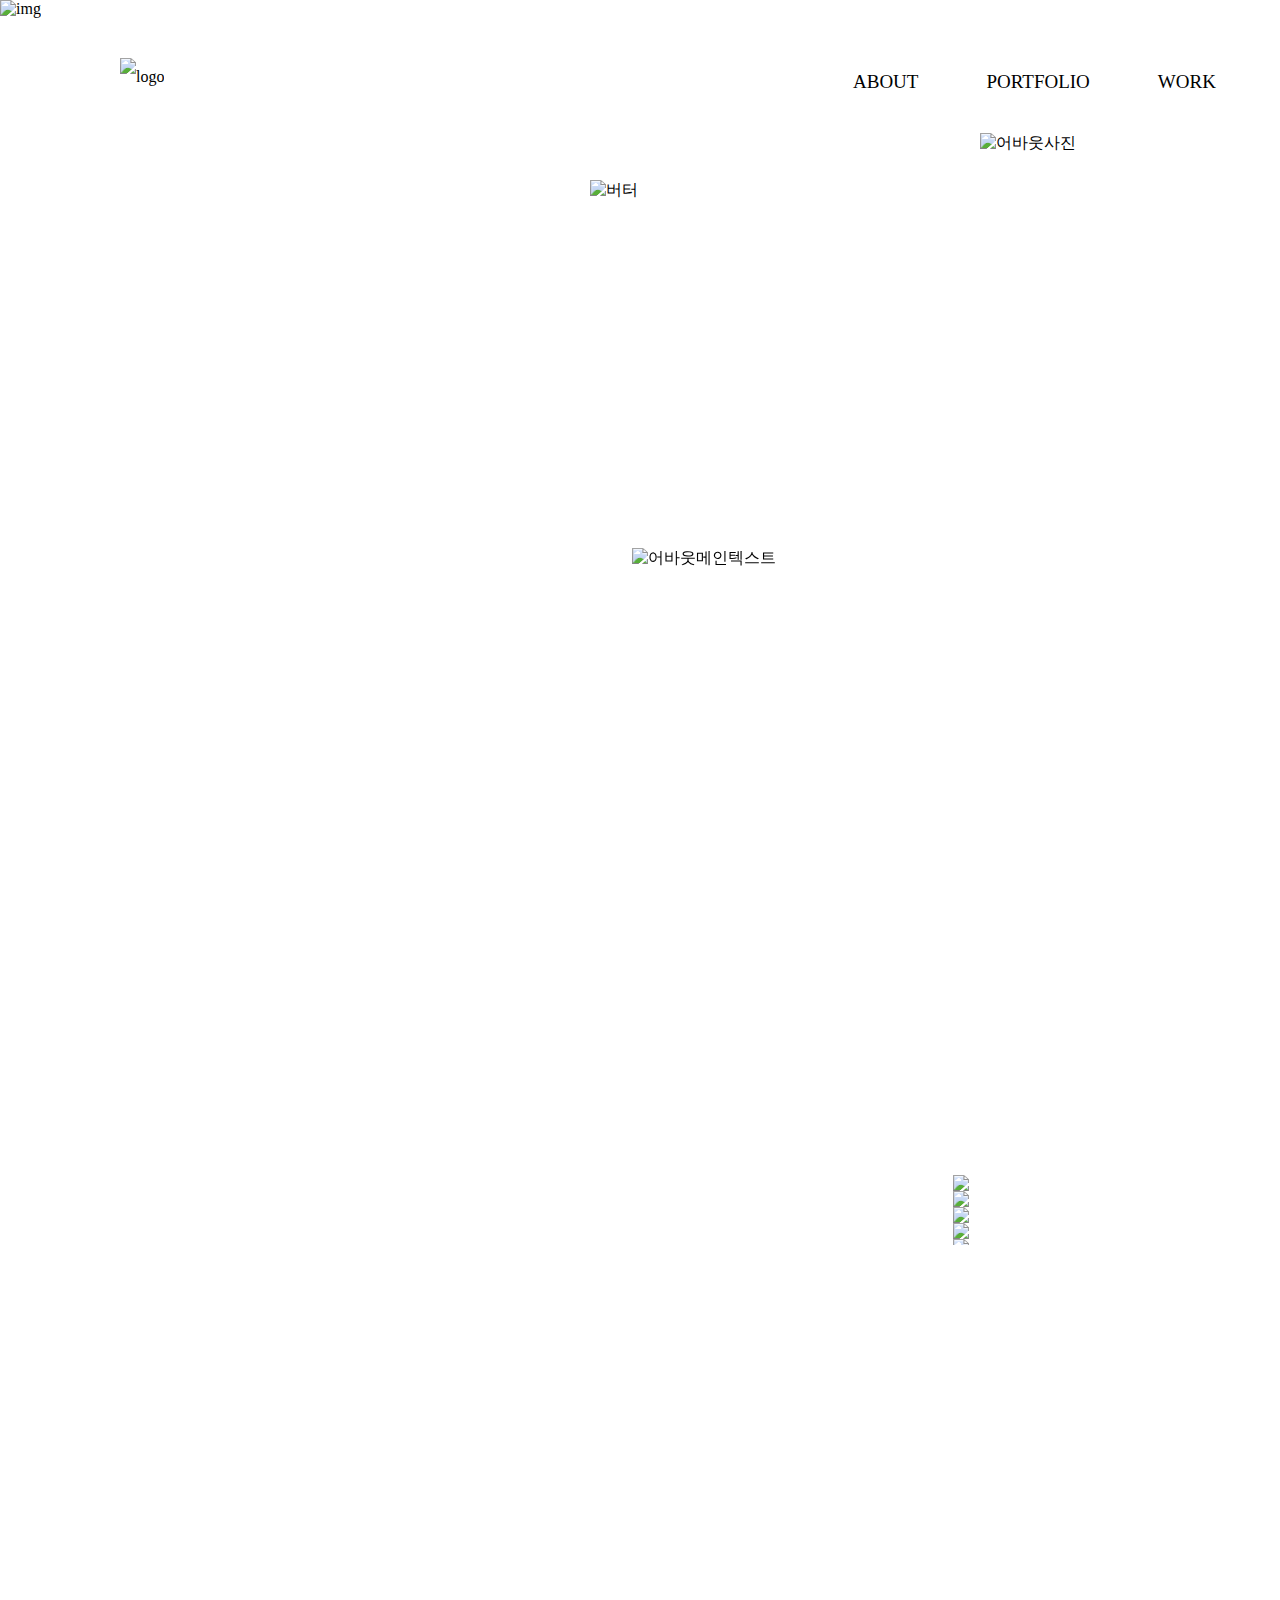
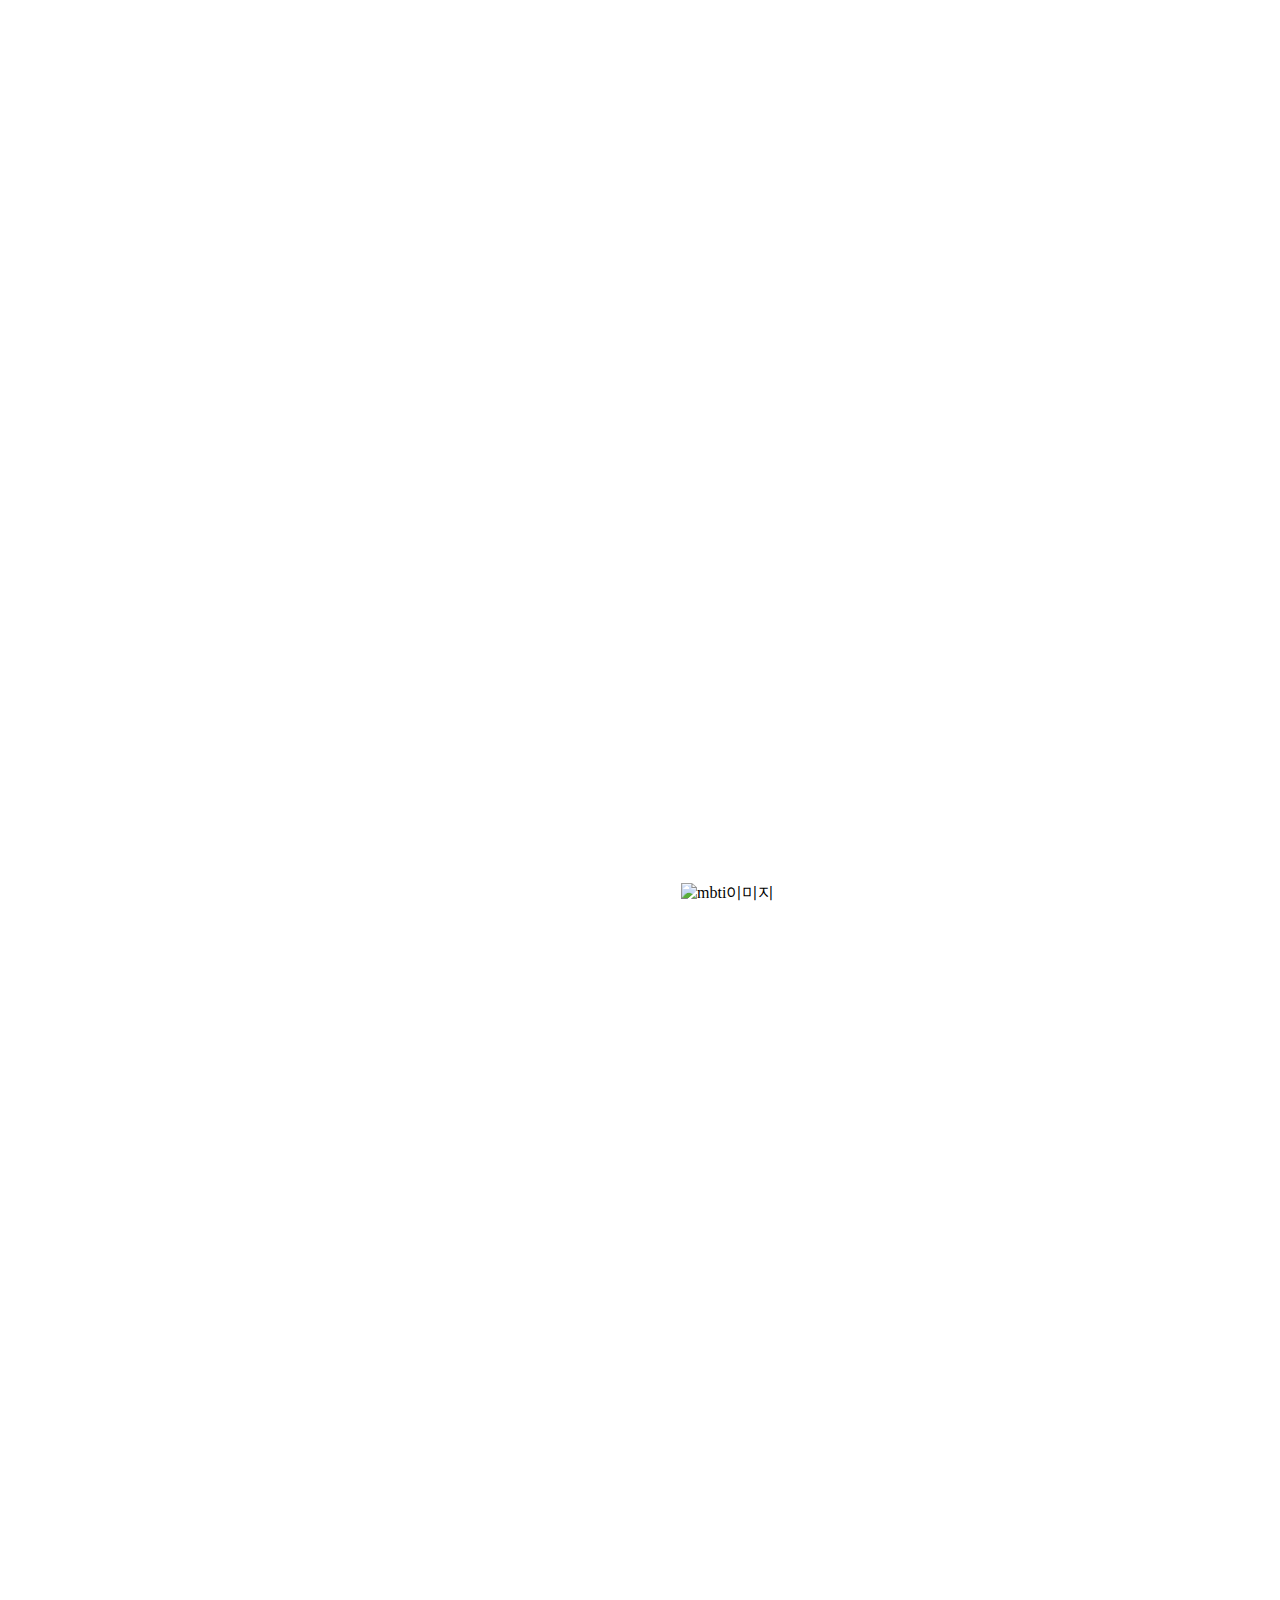
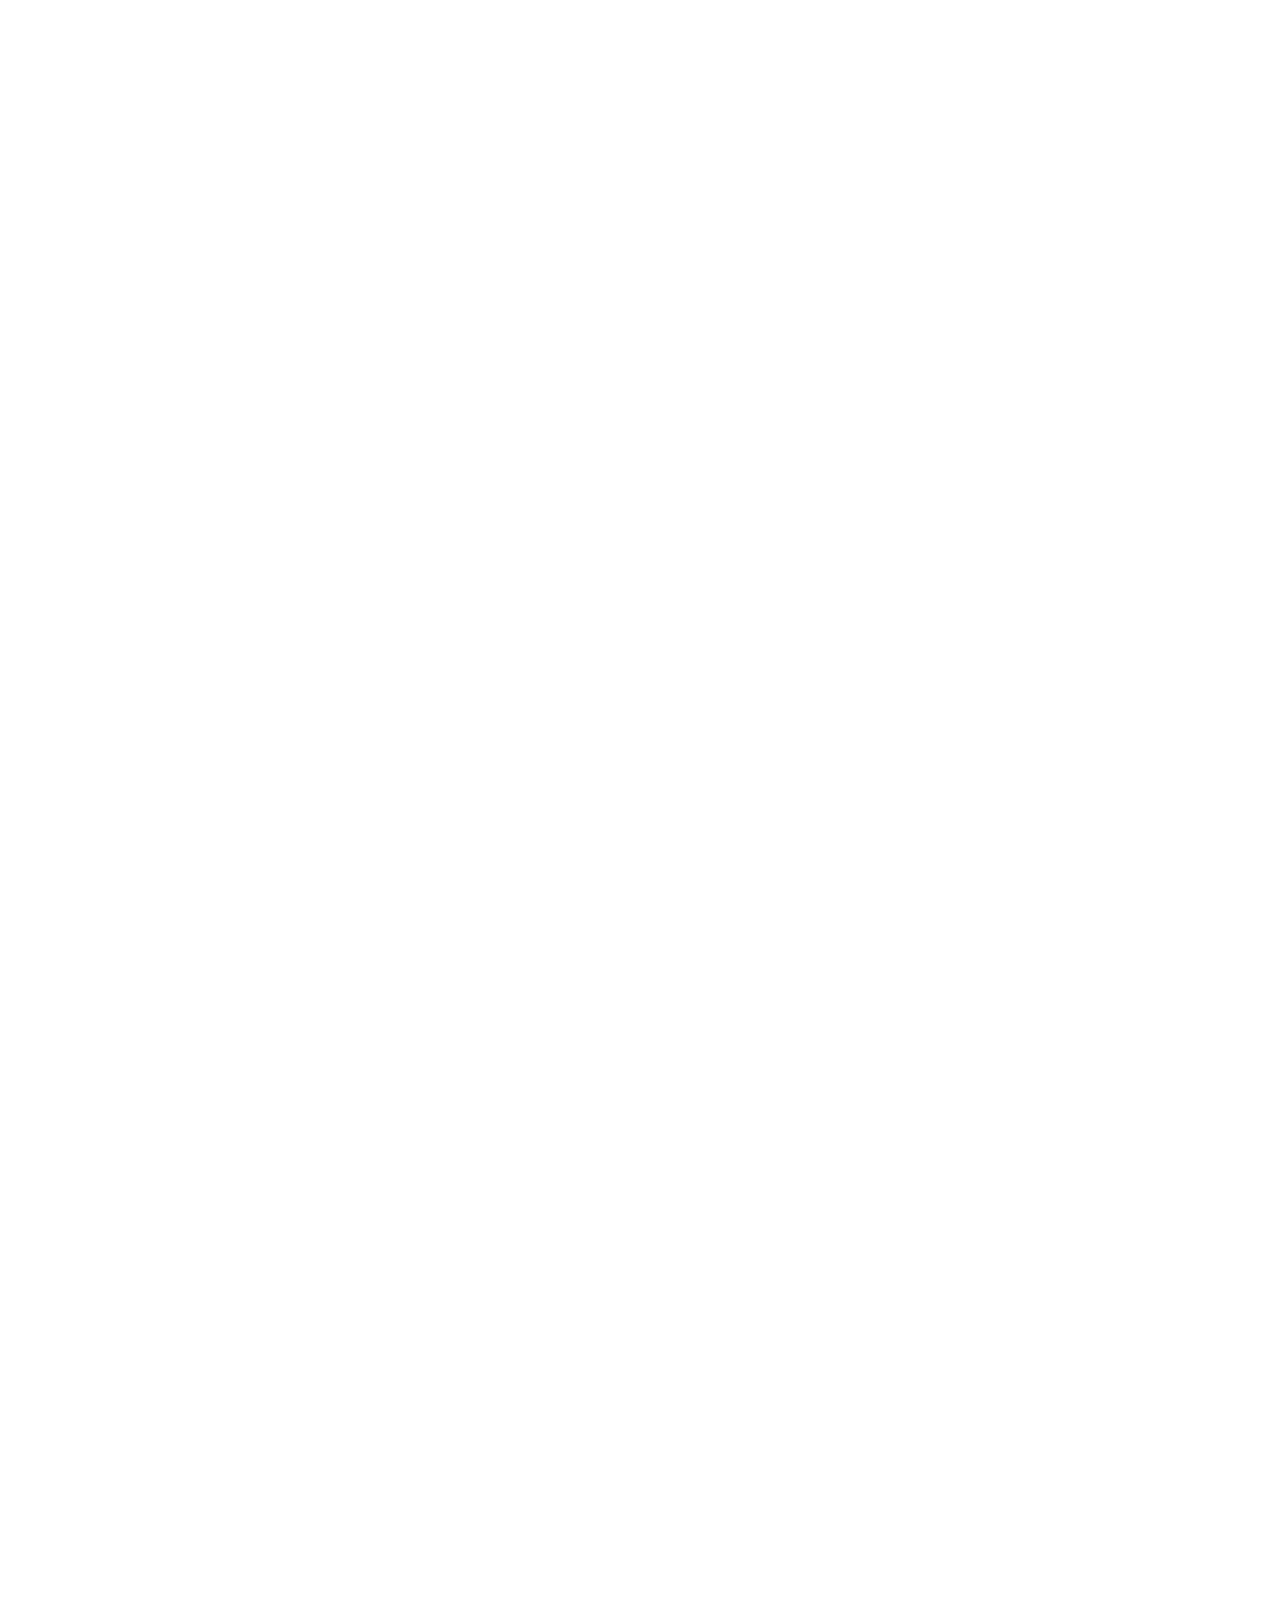
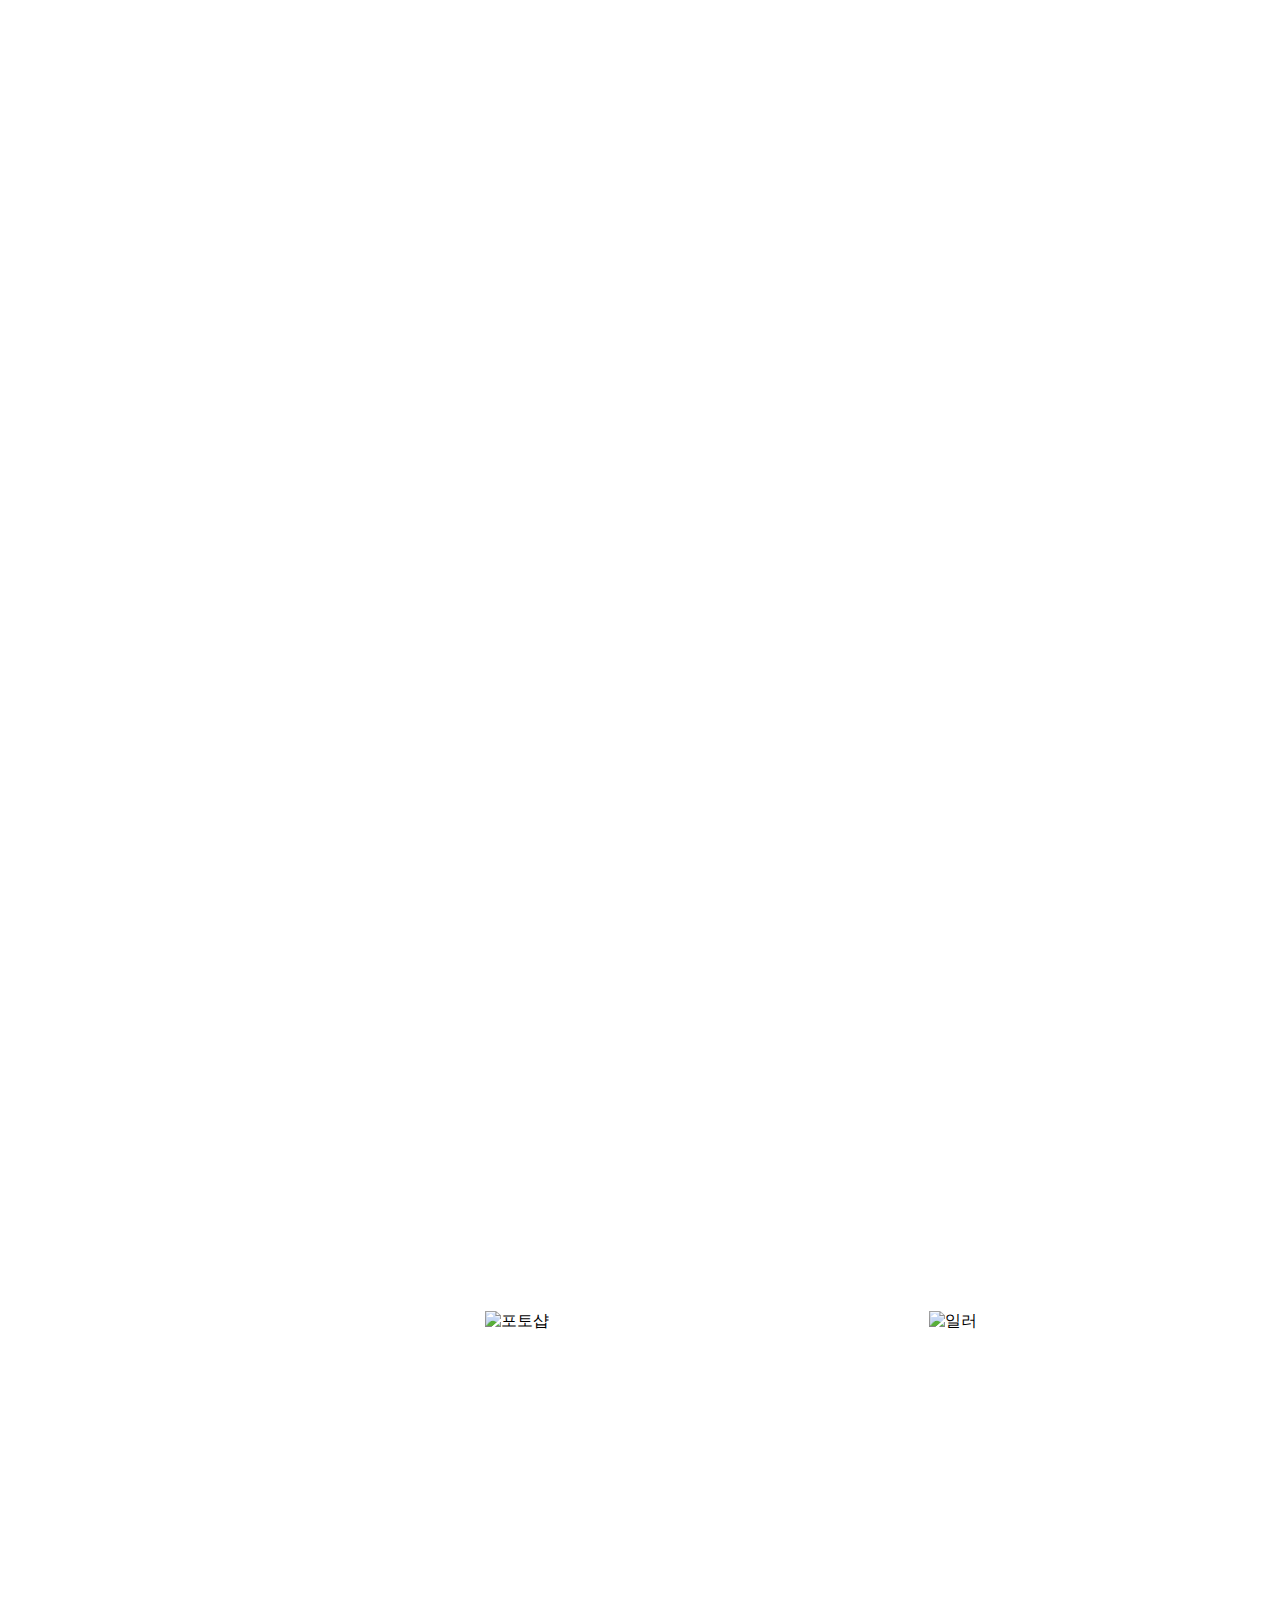
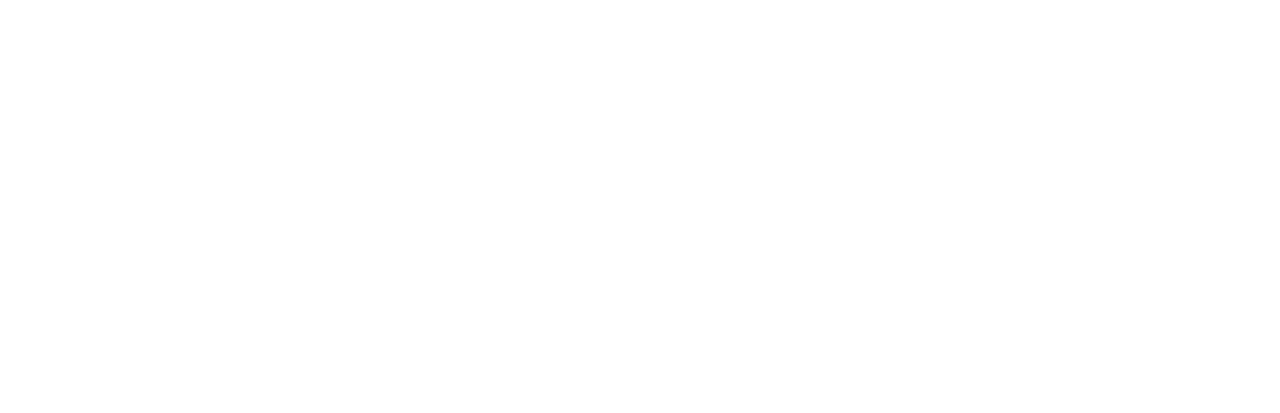
==== about.html @ 011b22e1 "Add files via upload" ====
<!DOCTYPE html>
<html lang="en">
<head>
    <meta charset="UTF-8">
    <meta http-equiv="X-UA-Compatible" content="IE=edge">
    <meta name="viewport" content="width=device-width, initial-scale=1.0">
    <title>ESSENTIAL DESIGNER</title>
    <link rel="stylesheet" href="css/aos.css">
    <link rel="shortcut icon" href="images/logo-2.png" type="image/x-icon">
    <link rel="stylesheet" href="css/about.css">
    <script src="js/jquery-3.6.0.min.js"></script>
    <script src="js/aos.js"></script>
     <script src="js/about.js"></script>
    <script src="//cdn.jsdelivr.net/npm/vivus@latest/dist/vivus.min.js"></script>
    
</head>
<body>
    <script>
       AOS.init();
    </script>
    <section class="main">
        <section class="header">
            <div class="header-wrap">
                <div class="logo">
                    <a href="index.html">
                        <img src="images/butterlogo.png" alt="logo">
                    </a>
                </div>
                <div class="nav">
                    <ul>
                        <li><a href="about.html">ABOUT</a></li>
                        <li><a href="portfolio.html">PORTFOLIO</a></li>
                        <li><a href="work.html">WORK</a></li>
                        <li><a href="experience.html">EXPERIENCE</a></li>
                        <!-- <li><a href="index.html"><img src="images/buttermenu.png" alt="logo"></a></li> -->
                    </ul>
                </div>
            </div>
        </section>

        <div class="content">
            <img src="images/about_back0x.png" alt="img">

            <div class="butter">
                <img src="images/butter.png" alt="버터">
                </div> 

            <div class="box">
                <ul>
                    <li> <img src="images/box1.png" alt="박스1"></li>
                    <li> <img src="images/box2500x.png" alt="박스2"></li>
                    <li> <img src="images/box3500x.png" alt="박스3"></li>
                    <li> <img src="images/box4500x.png" alt="박스4"></li>
                    <li> <img src="images/box5500x.png" alt="박스5"></li>
                    <li> <img src="images/box1.png" alt="박스1"></li>
                    <li> <img src="images/box2500x.png" alt="박스2"></li>
                </ul>
            </div>

            <div class="pic">
                <img src="images/aboutpic0x.png" alt="어바웃사진">
            </div>

            <div class="textbox">
                
            </div>

            <div class="text1" data-aos="fade-left" data-aos-duration="3000"> 
                <img src="images/text1.png" alt="버터텍스트">
            </div>


            <div class="text2"  data-aos="fade-left" data-aos-duration="3000">
                <img src="images/text2.png" alt="발표">
            </div>

            <div class="mbti1">
                <img src="images/mbti_new0x.png" alt="mbti이미지">
            </div>

            <div class="mbti2">
                <img src="images/mbti2.png" alt="mbti분포도"  data-aos="zoom-in" data-aos-duration="3000">
            </div>
            <div class="mbti3">
                <img src="images/mbti_txt.png" alt="mbti텍스트"  data-aos="zoom-in" data-aos-duration="1000">
            </div>

           

            <div class="text3" data-aos="fade-right" data-aos-duration="3000" >
                <img src="images/text3.png" alt="3번째텍스트">
            </div>

            <div class="paper">
                <img src="images/paper.png" alt="상장"  data-aos="zoom-in-down" data-aos-duration="2500">
            </div>

            <div class="certificate">
                <img src="images/certificate.png" alt="증명"  data-aos="fade-right"
                data-aos-offset="300"
                data-aos-easing="ease-in-sine" data-aos-duration="1700">
            </div>

            <div class="activity">
                <img src="images/activity.png" alt="활동"
                data-aos="fade-left"
                data-aos-offset="300"
                data-aos-easing="ease-in-sine" data-aos-duration="1700">
            </div>
            <div class="skill-wrap">
                <div class="psd">
                    <img src="images/ps500x.png" alt="포토샵">
                    <div class="desc">
                        <h3>PHOTOSHOP</h3>
                        <p>사진 보정ㆍ합성ㆍ편집이 가능하며<br>다양한 필터 및 효과를 활용한<br>작업이 가능합니다.
                        
                        </p>
                    </div>
                </div>
    
                <div class="ai">
                    <img src="images/ai500x.png" alt="일러">
                    <div class="desc">
                        <h3>ILLUSTRATOR</h3>
                        <p>툴을 이용하여 아이콘 및 로고제작이<br>가능하며 다양한 패턴제작 및<br>드로잉이 가능합니다.</p>
                    </div>
                </div>
                
                <div class="visual">
                    <img src="images/vi500x.png" alt="코딩">
                    <div class="desc">
                        <h3>VISUAL STUDIO</h3>
                        <p>HTML의 기본구조를 이해하고 있으며<br>CSS,JavaScript를 사용한 간단한<br>동적 요소 구현이 가능합니다.</p>
                    </div>
                </div>
            </div>

            <div class="btn">
                <a href="portfolio.html"></a>
            </div> 

            <div class="check">
                <img src="images/checkbtn.png" alt="체크버튼"  data-aos="zoom-in" data-aos-duration="2100">
            </div>
            <div class="check2">
                <img src="images/checkbtn.png" alt="체크버튼" data-aos="zoom-in" data-aos-duration="2100">
            </div>

            <div class="maintxt">
                <img src="images/about_main_txt0x.png" alt="어바웃메인텍스트" data-aos="fade-left" data-aos-duration="3000">
            </div>



            <svg width="180.8" height="71.201" viewBox="0 0 180.8 71.201" xmlns="http://www.w3.org/2000/svg">
                <g id="svgGroup" stroke-linecap="round" fill-rule="evenodd" font-size="9pt" stroke="#000" stroke-width="0.25mm" fill="none" style="stroke:#000;stroke-width:0.25mm;fill:none">
                    <path d="M 34 39.8 L 0 39.8 L 0 31.6 L 34 31.6 L 34 39.8 Z" id="0" vector-effect="non-scaling-stroke"/>
                    <path d="M 65 70 L 56 70 L 56 0 L 69.3 0 L 88.7 44.3 L 107.8 0 L 121.4 0 L 121.4 70 L 111.9 70 L 111.9 12.1 L 93.2 54.2 L 83.8 54.2 L 65 12.1 L 65 70 Z" id="1" vector-effect="non-scaling-stroke"/>
                    <path d="M 180.5 47.7 L 144.1 47.7 A 24.088 24.088 0 0 0 145.239 52.725 Q 146.575 56.538 149.2 59.1 Q 153.4 63.2 160.3 63.2 Q 164.8 63.2 168.4 62.25 Q 172 61.3 175.3 59.8 L 177.4 67.5 A 40.77 40.77 0 0 1 173.065 69.126 A 51.863 51.863 0 0 1 169.3 70.15 A 38.914 38.914 0 0 1 164.208 70.969 A 52.025 52.025 0 0 1 159.2 71.2 A 28.318 28.318 0 0 1 151.454 70.195 A 21.108 21.108 0 0 1 141.45 64.05 A 23.521 23.521 0 0 1 136.245 54.51 Q 134.9 49.845 134.9 44 A 35.359 35.359 0 0 1 135.733 36.178 A 28.84 28.84 0 0 1 137.85 30.05 A 24.642 24.642 0 0 1 142.866 22.968 A 22.887 22.887 0 0 1 146.1 20.35 A 21.048 21.048 0 0 1 156.359 16.878 A 26.205 26.205 0 0 1 158.4 16.8 Q 165.9 16.8 170.85 20.05 Q 175.8 23.3 178.3 28.8 A 28.185 28.185 0 0 1 180.726 38.664 A 33.434 33.434 0 0 1 180.8 40.9 A 75.204 75.204 0 0 1 180.509 47.597 A 69.426 69.426 0 0 1 180.5 47.7 Z M 144 40.4 L 172.5 40.4 A 24.355 24.355 0 0 0 172.096 35.815 Q 171.6 33.231 170.496 31.207 A 12.422 12.422 0 0 0 168.7 28.7 A 12.488 12.488 0 0 0 161.739 24.924 A 18.395 18.395 0 0 0 158.2 24.6 A 13.58 13.58 0 0 0 153.088 25.535 A 12.524 12.524 0 0 0 148.6 28.65 Q 144.8 32.7 144 40.4 Z" id="2" vector-effect="non-scaling-stroke"/>
                </g>
            </svg>
        </div>

       
</body>
</html>



<!-- #item1{
    url("../images/main.png");
    background-size:100% 100%;
    background-position:center;
} -->

<!-- 이미지하이퍼링크 -->
<!-- <div class="logo">
    <a href="index.html">
        <img src="images/butterlogo.png" alt="logo">
    </a> -->
---- css/about.css ----
@charset "utf-8";
*{margin: 0; padding: 0; font-family: NanumSquare;}
ul{list-style: none;}
a{text-decoration: none; color: #000;}

@import url('https://cdn.rawgit.com/moonspam/NanumSquare/master/nanumsquare.css');

.main{ width: 100%; height: 960px;
    position: relative;
}

.header{
    width: 100%;
    height: 37.5px;
    position: absolute; z-index: 9; top: 37.5px;
}

/* 헤더 */
.header .header-wrap{
    width: 1400px;
    height: 100%;
    margin: 0 auto;
    line-height: 37.5px;}

/* 로고 */
.header .header-wrap .logo{float: left; height: 60px; margin-left: 120px; margin-top: 20px; }
.header .header-wrap .logo img{width: 100%; height: 100%;}

/* 네비 */

.header .header-wrap .nav{float: right;  margin-top: 25px; }
.header .header-wrap .nav ul li{float: left; margin-left: 68px;}

.header .header-wrap .nav ul li a{color: rgb(0, 0, 0); font-size: 19px; position: relative; }

    .header .header-wrap .nav ul li a::after{content:"";
        position: absolute; background: url("../images/about_drop1.png"); width: 81px; height: 35px; display: block; top: 0;transition: 0.5s; opacity: 0; left: -11.5px;}
        .header .header-wrap .nav ul li:nth-child(2) a::after{background-image: url("../images/about_drop20x.png"); width: 120px; height: 34px; display: block; top: 0;transition: 0.5s; opacity: 0;}
        .header .header-wrap .nav ul li:nth-child(3) a::after{background-image: url("../images/about_drop30x.png");width: 78px; height: 34px; display: block; top: 0;transition: 0.5s; opacity: 0}
        .header .header-wrap .nav ul li:nth-child(4) a::after{background-image: url("../images/about_drop40x.png");width: 130px; height: 34px; display: block; top: 0;transition: 0.5s; opacity: 0}
       
        .header .header-wrap .nav ul li:hover a::after{top: 10px; opacity: 1; z-index: -1;}
    .content{
        width: 100%;
        position: relative;
    }
    .content img{width: 100%;} 
    .content svg{position: absolute; top: 5.5%; left: 28%;}
    
   /* Google chrome */
   @-webkit-keyframes svg-text-anim {
    40% {
       stroke-dashoffset: 0;
       fill: transparent;
     }
     60% {
       stroke-dashoffset: 0;
       fill: #ffbd00;
     }
     100% {
       stroke-dashoffset: 0;
       fill: #ffbd00;
     }
     
 }
 /* Most browsers */
 @keyframes svg-text-anim {
    40% {
       stroke-dashoffset: 0;
       fill: transparent;
     }
     60% {
       stroke-dashoffset: 0;
       fill: #ffbd00;
     }
     100% {
       stroke-dashoffset: 0;
       fill: #ffbd00;
     }
     
 }


.butter{width: 670px; position: absolute; right:20px; top: 180px;  animation: butterani 3s infinite;}
/* @keyframes butterani{
    0%{transform: rotate(0);}
    10%{transform: rotate(0.1deg);}
    20%{transform: rotate(0.2deg);}
    30%{transform: rotate(0.1deg);}
    40%{transform: rotate(0deg);}
    50%{transform: rotate(-1deg);}
    60%{transform: rotate(-2deg);}
    70%{transform: rotate();}
    80%{transform: rotate(0g);}
    90%{transform: rotate(0);}
    100%{transform: rotate(0);}
} */
/* animation 1  */

@keyframes butterani {
    0% {
      transform: rotate(0deg);
    }
  
    25% {
      transform: rotate(-4deg);
    }
  
    50% {
      transform: rotate(4deg);
    }
    
    75% {
      transform: rotate(-4deg);
    }
  
    100% {
      transform: rotate(0deg);
    }
  }
  
  
  .container {
    display: flex;
    justify-content: center;
  }
  
  .ani-button {
    padding: 15px;
    background-color: cadetblue;
    color: white;
    border: none;
    border-radius: 50px;
  }
  
  .ani-button:hover {
    animation-name: butterani;
    animation-duration: 2s;
  }
.pic{
    width: 491px; position: absolute; left:980px; top: 133px;
}

.box{
    width: 573.35px; height: 70px; position: absolute; left:953px; top: 1175px;
    overflow: hidden;
    font-size: 0;
}
.box ul{
    animation: scroll 5s infinite;
    height: 100%;
    
}
@keyframes scroll {
    0%{transform: translateY(0)}
    10%{transform: translateY(0);}
    20%{transform: translateY(-70px);}
    30%{transform: translateY(-70px);}
    40%{transform: translateY(-140px);}
    50%{transform: translateY(-140px);}
    60%{transform: translateY(-210px);}
    70%{transform: translateY(-210px);}
    80%{transform: translateY(-280px);}
    90%{transform: translateY(-280px);}
    100%{transform: translateY( -350px);}
}

.text1{
    width: 858px;  position: absolute; left:882px; top: 1622px;
}

.text2{
    width: 750px;  position: absolute; left:920px; top: 2059px;
}

.text3{
    width: 680px; position: absolute; left:310px; top: 3090px;
}

.mbti1{
    width: 556px; height: 69.822px; position: absolute; left:681px; top: 2483px; z-index: 1;
}
.mbti2{
    width: 288px; height: 69.822px; position: absolute; left:842px; top: 2565px;
}
.mbti3{
    width: 470px; position: absolute; left:740px; top: 2620px; z-index: 1;
}

.paper{
    width: 1320px; height: 69.822px; position: absolute; left:300px; top: 4300px;
}

.certificate{
    width: 492px; height: 69.822px; position: absolute; left:300px; top: 5160px;
}
.activity{
    width: 657px; height: 69.822px; position: absolute; right:300px; top: 5160px;
}

.skill-wrap{
    width: 1308px;
    display: flex;
    position: absolute; left:299px; top: 5882px;
    justify-content: start;
    text-align: center;


    
}
.skill-wrap > div{
    flex-basis: 33.3333%;
    padding-top: 229px;
    /* 위치 맞추기 top */
    padding-bottom: 145px;
}
.skill-wrap > div img{width: 132px; height: 132px;}
.skill-wrap > div .desc{transition: 0.5s; opacity: 0; margin-top: 100px;}
.skill-wrap > div .desc h3{margin: 20px 0;}
.skill-wrap > div .desc p{line-height: 25px;}
.skill-wrap > div:hover{background-color: rgba(223,189,80,0.62);}
.skill-wrap > div:hover .desc{opacity: 1; margin-top: 0;}
/* 
.psd{
    width: 132px; height: 69.822px; position: absolute; left:448px; top: 6130px;
}



.psd:hover{
    position: absolute; background: url("../images/yellowcover.png"); background-size: cover; 
    background-position: center;}


.ai{
    width: 132px; height: 69.822px; position: absolute; left:890px; top: 6130px;
}

.visual{
    width: 132px; height: 69.822px; position: absolute; right:448px; top: 6130px;
} */


.btn>a{
    width: 60px; height: 60px; position: absolute; right:1040px; top: 6753px;
    background: no-repeat url("../images/black0x.png"); 
    background-size: cover; 
    background-position: center;
    transition: 0.3s;
}
.btn a:hover{
    background: url("../images/yellow0x.png"); 
    background-size: cover; 
    background-position: center;
} 

.check{
    width: 29px; height: 69.822px; position: absolute; left:1365px; top: 4045px;
}

.check2{
    width: 29px; height: 69.822px; position: absolute; left:1442px; top: 4178px;
}

.maintxt{
    width: 358px; height: 100px; position: absolute; left:632px; top: 548px;
}
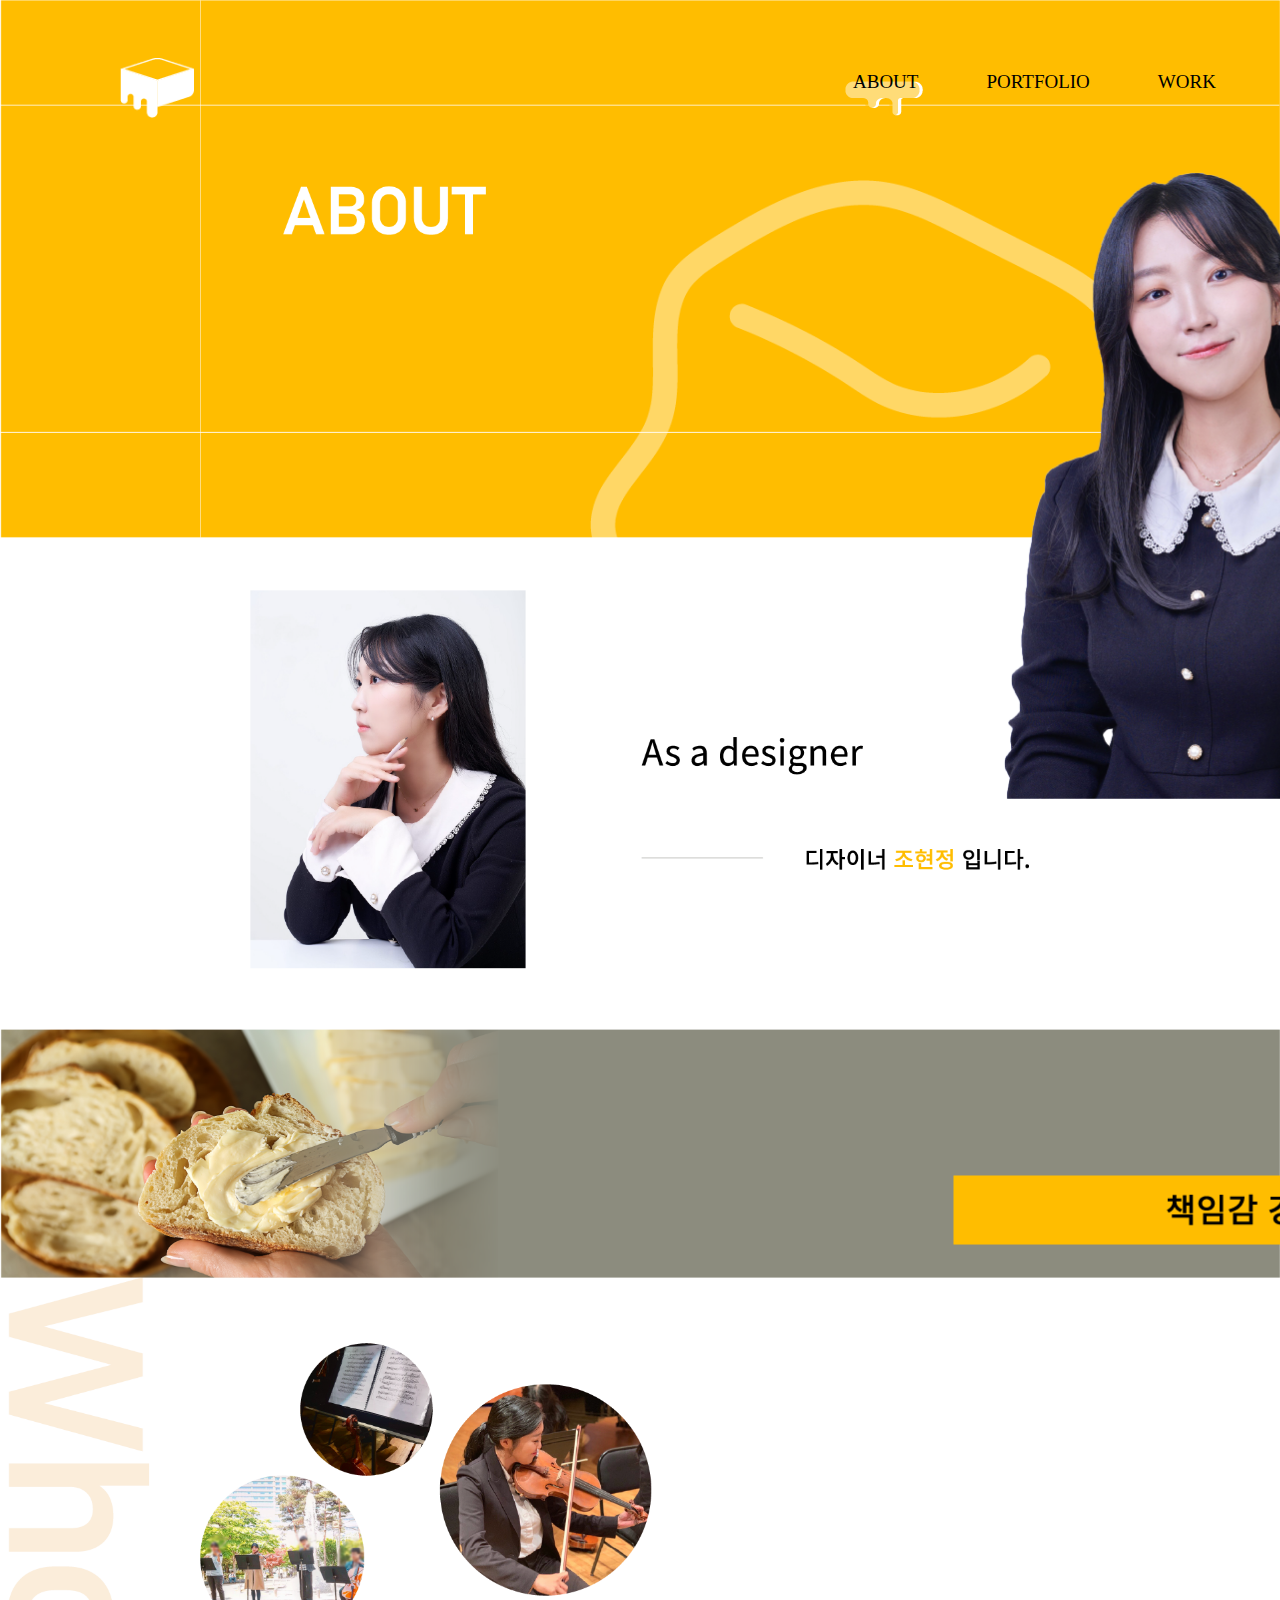
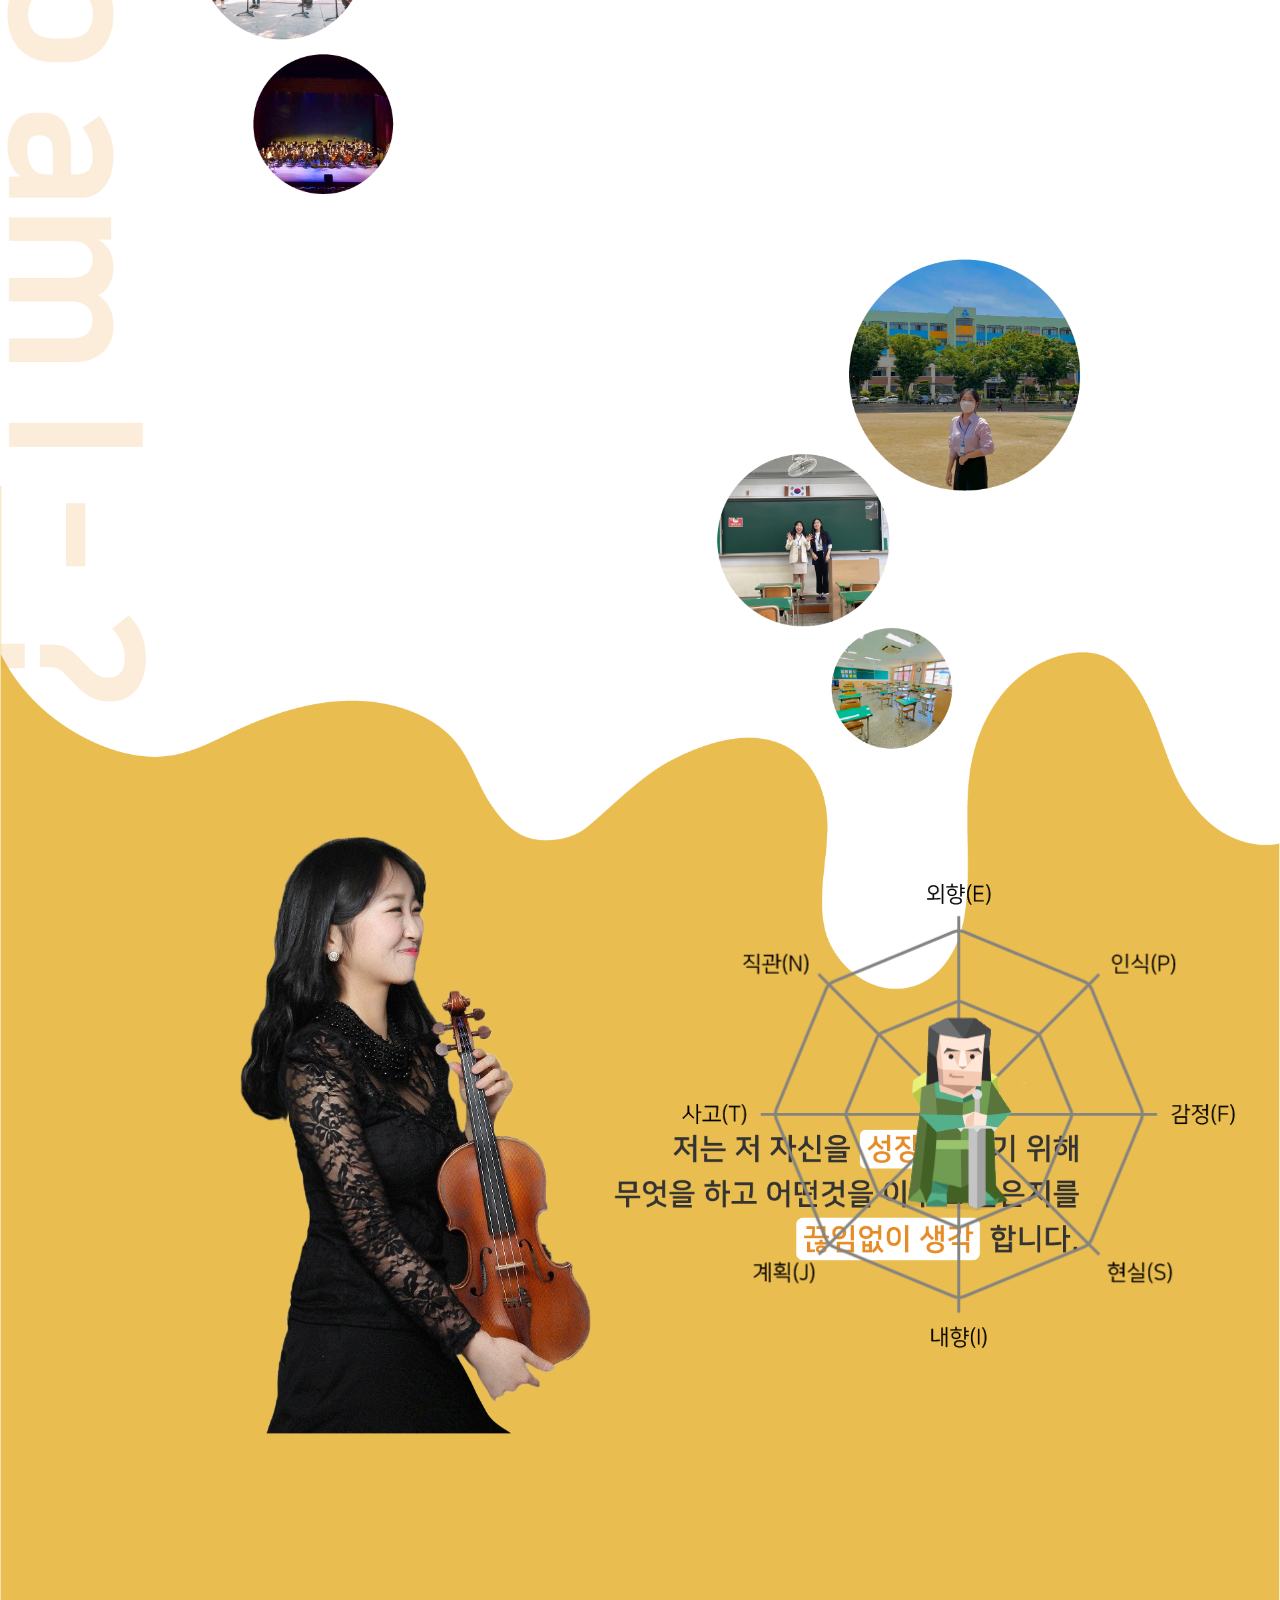
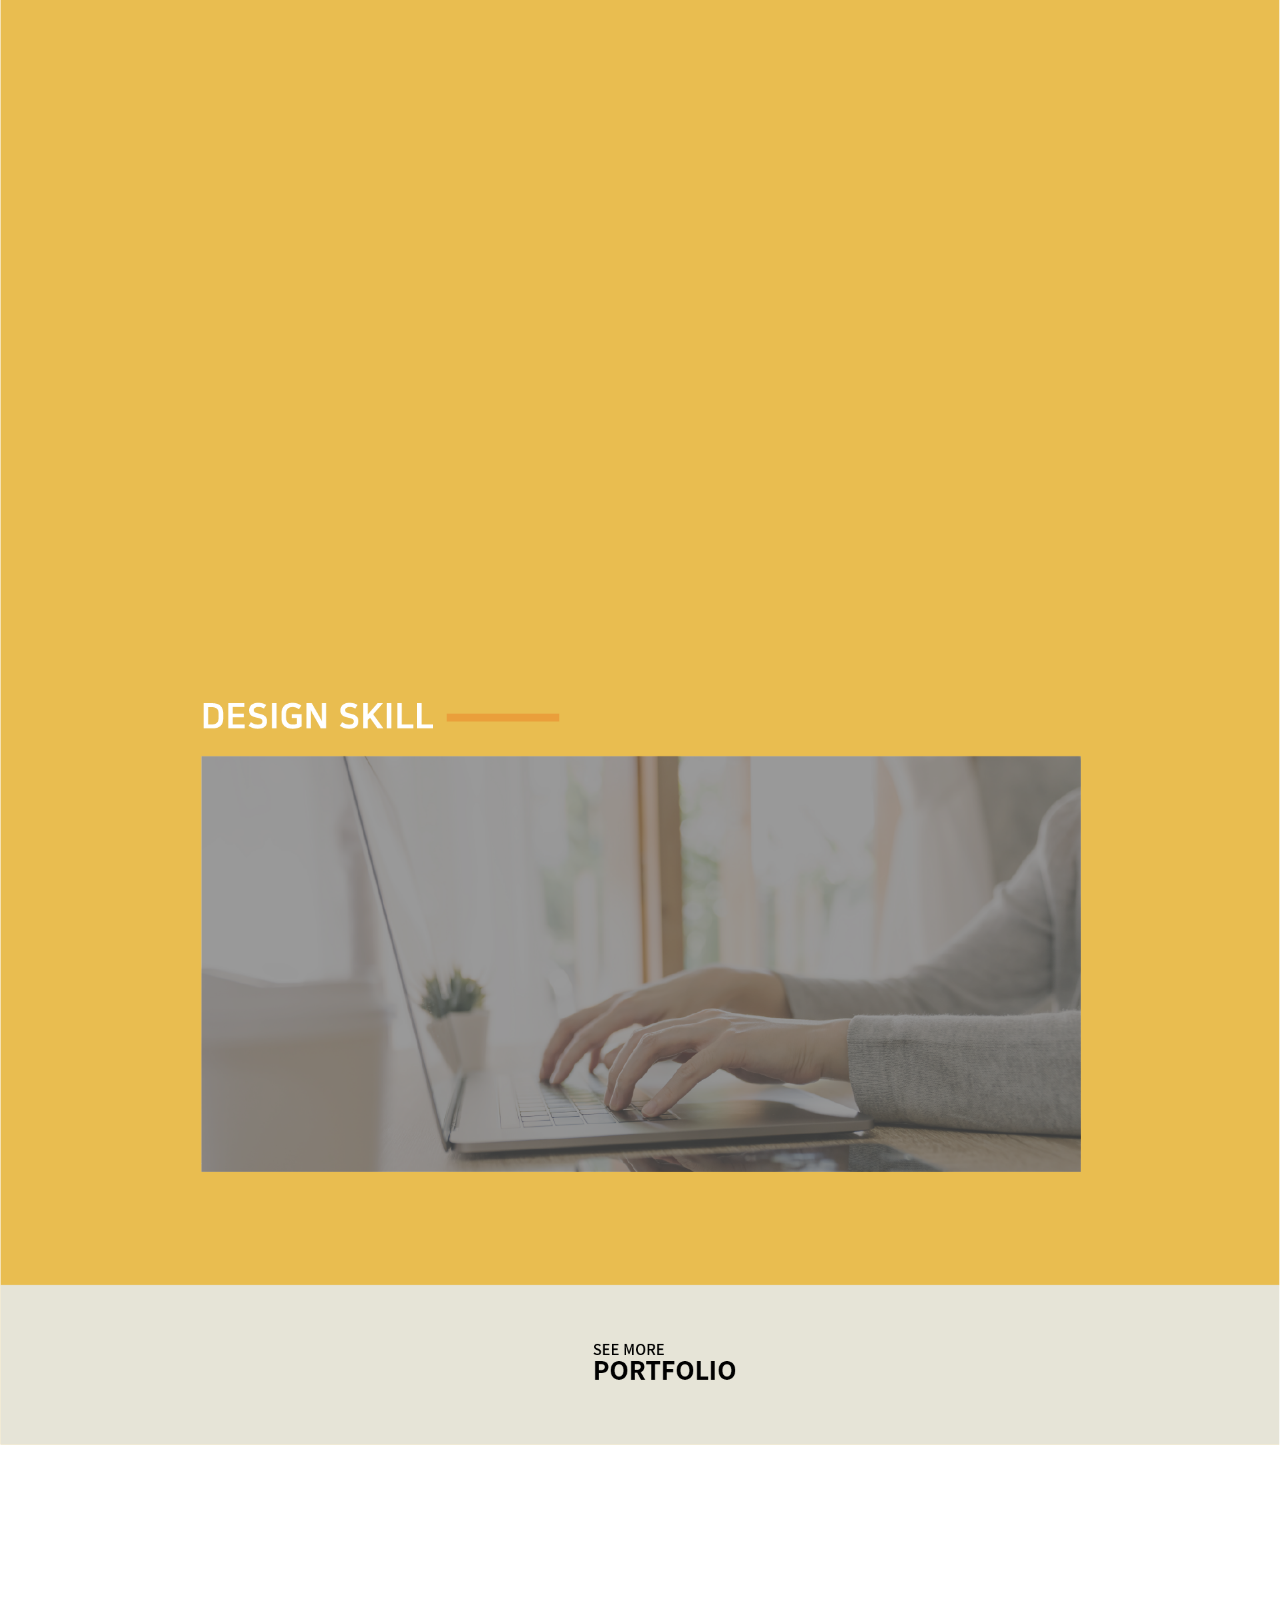
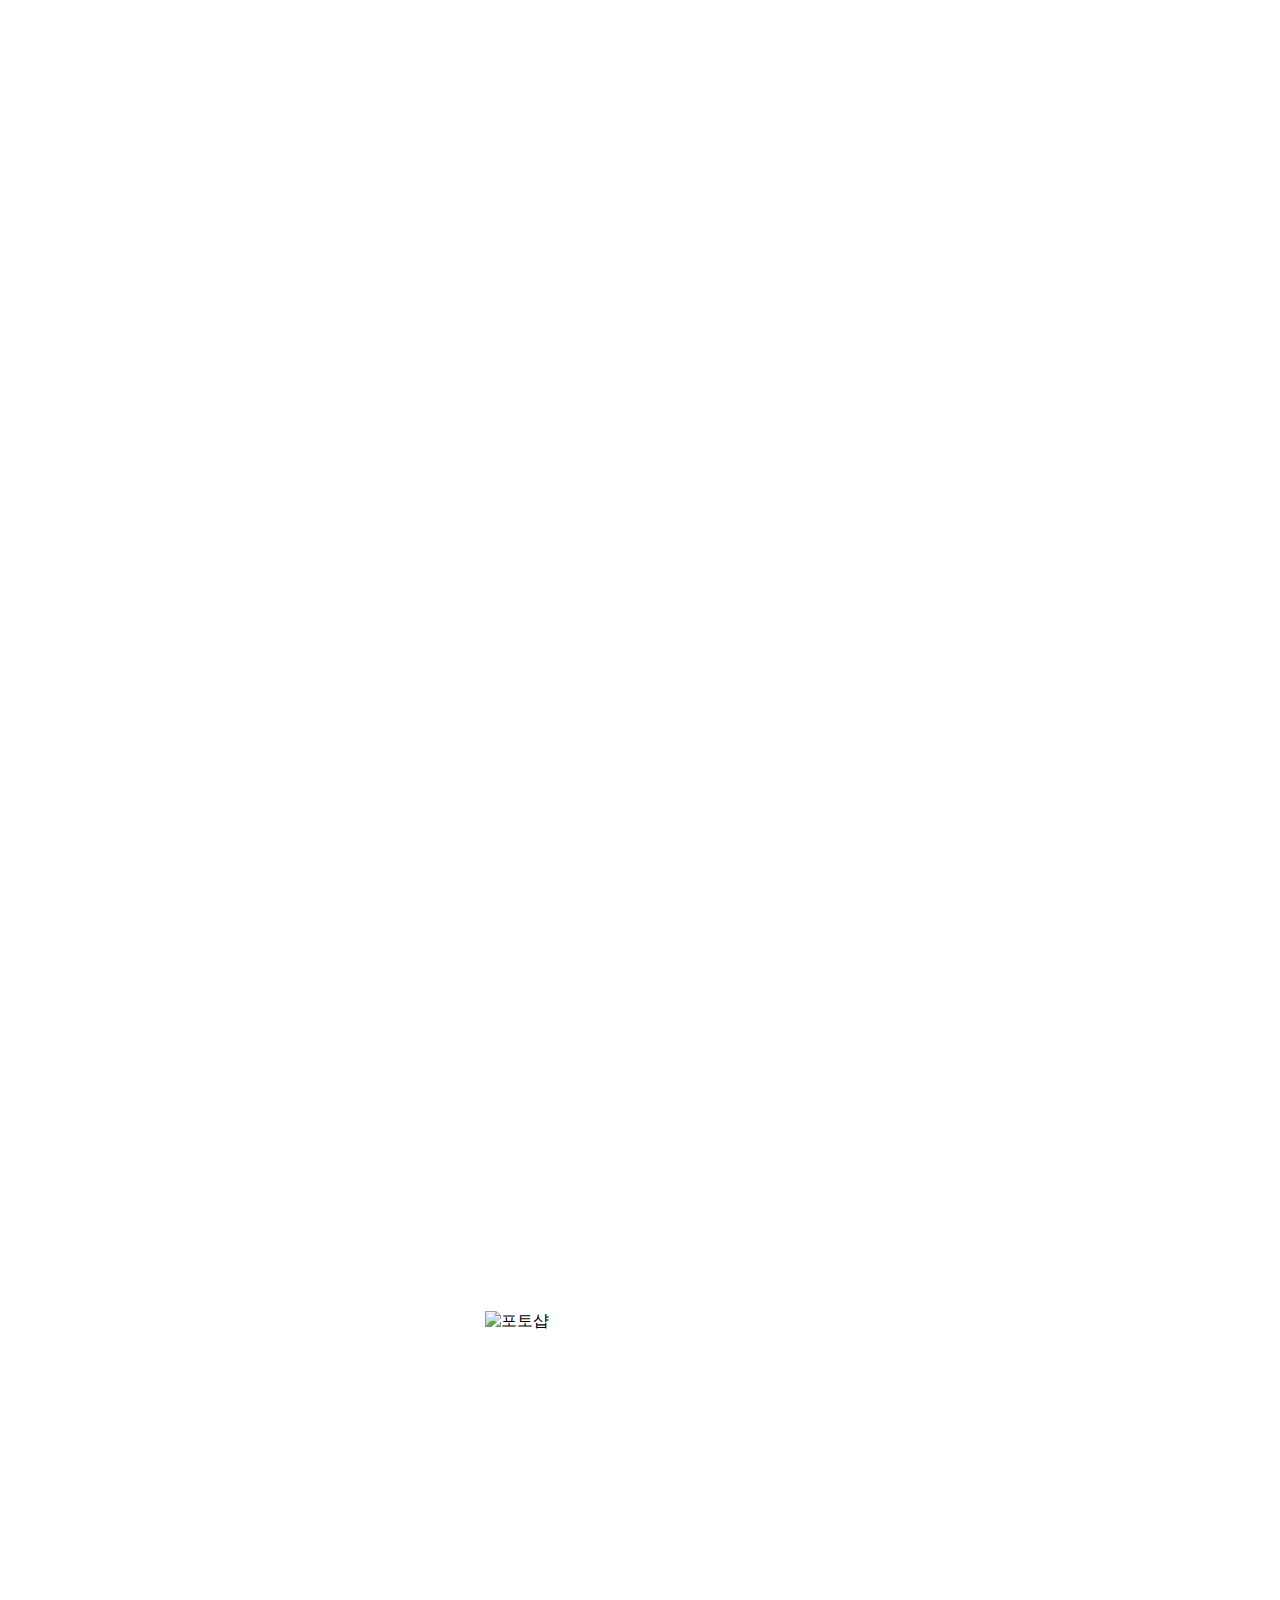
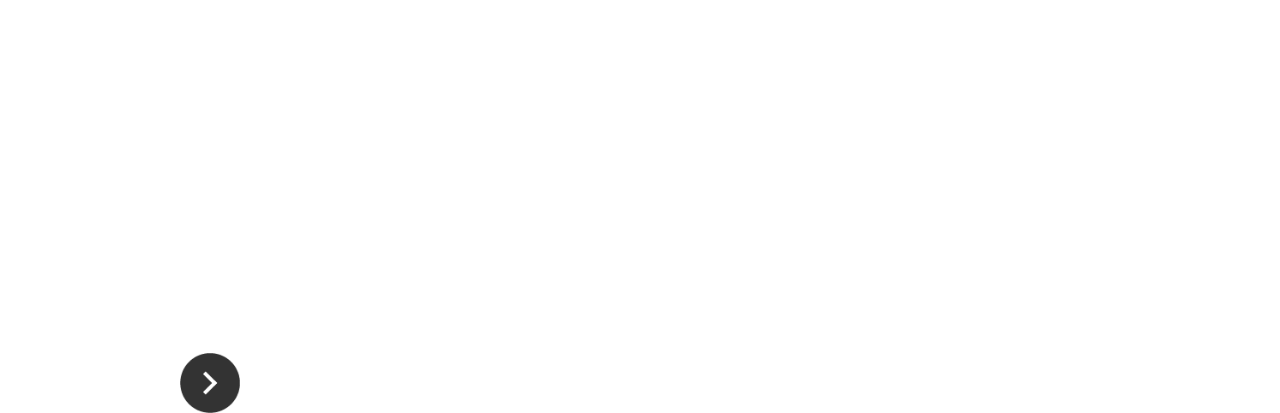
==== commit e22c0c1f: "Add files via upload" ====
--- a/about.html
+++ b/about.html
@@ -28,7 +28,7 @@
                 </div>
                 <div class="nav">
                     <ul>
-                        <li><a href="about.html">ABOUT</a></li>
+                        <li><a class="on" href="about.html">ABOUT</a></li>
                         <li><a href="portfolio.html">PORTFOLIO</a></li>
                         <li><a href="work.html">WORK</a></li>
                         <li><a href="experience.html">EXPERIENCE</a></li>
--- a/css/about.css
+++ b/css/about.css
@@ -33,8 +33,11 @@
 
 .header .header-wrap .nav ul li a{color: rgb(0, 0, 0); font-size: 19px; position: relative; }
 
-    .header .header-wrap .nav ul li a::after{content:"";
+    .header .header-wrap .nav ul li a::after,
+    .header .header-wrap .nav ul li a.on::after
+    {content:"";
         position: absolute; background: url("../images/about_drop1.png"); width: 81px; height: 35px; display: block; top: 0;transition: 0.5s; opacity: 0; left: -11.5px;}
+        .header .header-wrap .nav ul li a.on::after{opacity: 1; top: 10px; z-index: -1;}
         .header .header-wrap .nav ul li:nth-child(2) a::after{background-image: url("../images/about_drop20x.png"); width: 120px; height: 34px; display: block; top: 0;transition: 0.5s; opacity: 0;}
         .header .header-wrap .nav ul li:nth-child(3) a::after{background-image: url("../images/about_drop30x.png");width: 78px; height: 34px; display: block; top: 0;transition: 0.5s; opacity: 0}
         .header .header-wrap .nav ul li:nth-child(4) a::after{background-image: url("../images/about_drop40x.png");width: 130px; height: 34px; display: block; top: 0;transition: 0.5s; opacity: 0}
@@ -149,8 +152,10 @@
 .box ul{
     animation: scroll 5s infinite;
     height: 100%;
-    
-}
+    /* overflow: hidden; */
+    
+}
+.box ul img{height: 70px;}
 @keyframes scroll {
     0%{transform: translateY(0)}
     10%{transform: translateY(0);}
